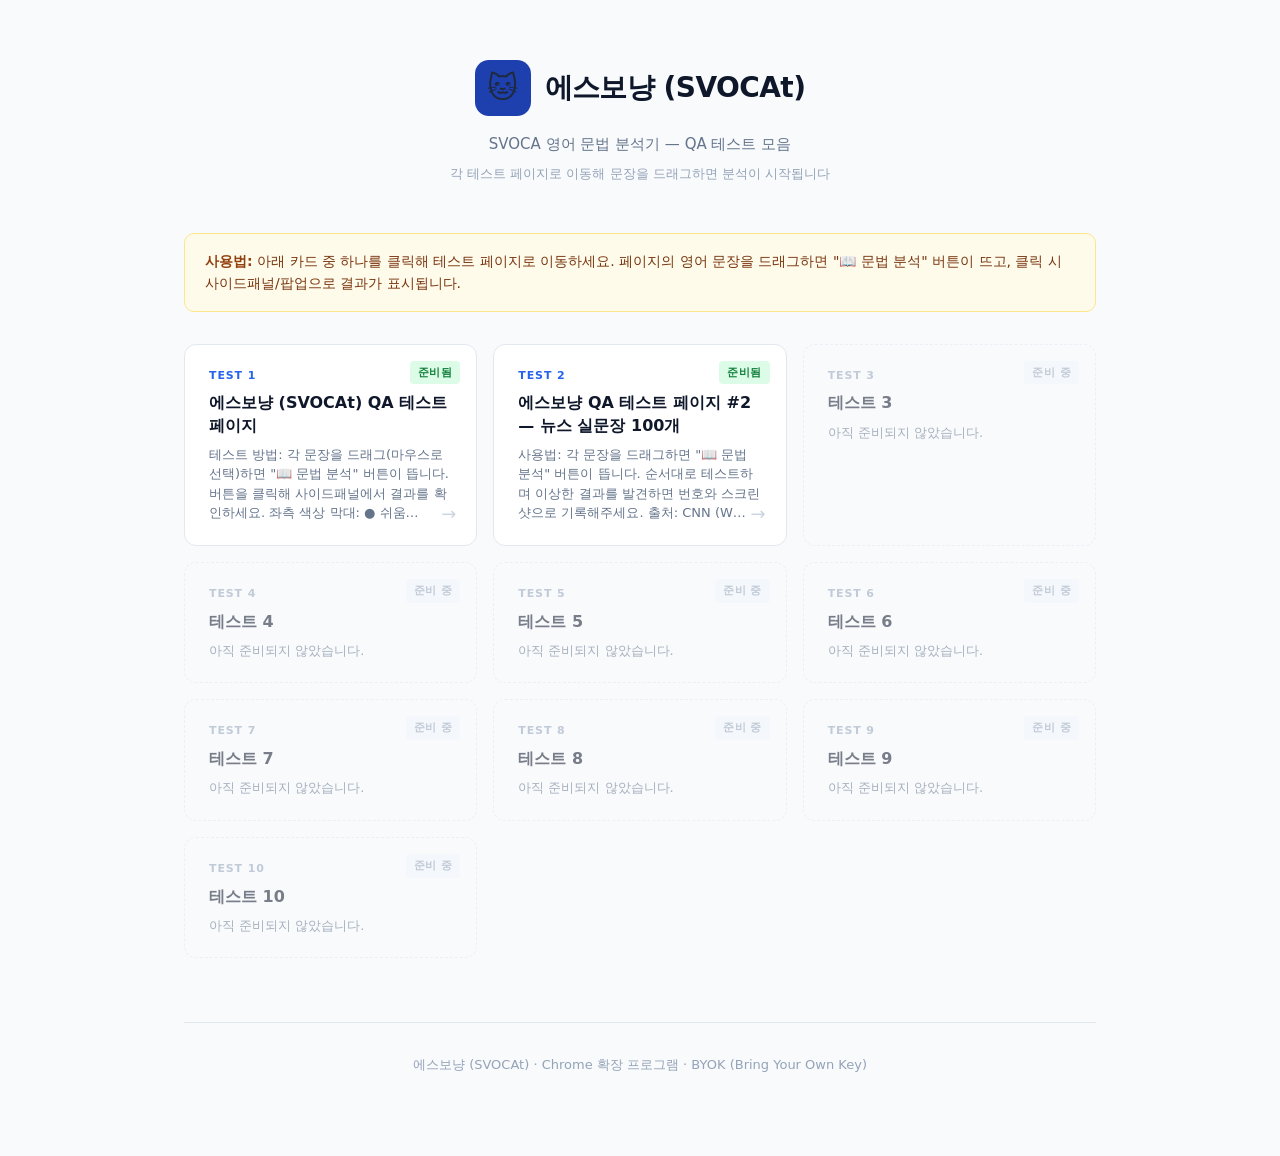
==== docs/test/index.html @ 8d598b13 "v2.1.0: 에스보냥 (SVOCAt) — provider 추상화, 온보딩, 프롬프트 정확도 개선 주요 변경: - 리브랜딩: ET Grammar → 에스보냥 (SVOCAt), 고양" ====
<!DOCTYPE html>
<html lang="ko">
<head>
  <meta charset="UTF-8">
  <meta name="viewport" content="width=device-width, initial-scale=1.0">
  <title>에스보냥 (SVOCAt) — QA 테스트 모음</title>
  <style>
    *, *::before, *::after { box-sizing: border-box; margin: 0; padding: 0; }

    body {
      font-family: 'Segoe UI', system-ui, -apple-system, sans-serif;
      color: #1e293b;
      background: #f8fafc;
      min-height: 100vh;
      line-height: 1.6;
    }

    .container {
      max-width: 960px;
      margin: 0 auto;
      padding: 60px 24px 80px;
    }

    /* ── 헤더 ── */
    header {
      text-align: center;
      margin-bottom: 48px;
    }
    .logo-row {
      display: inline-flex;
      align-items: center;
      gap: 14px;
      margin-bottom: 16px;
    }
    .logo {
      width: 56px; height: 56px;
      background: #1e40af;
      border-radius: 14px;
      display: flex; align-items: center; justify-content: center;
      font-size: 30px;
    }
    h1 {
      font-size: 28px;
      font-weight: 800;
      color: #0f172a;
      letter-spacing: -0.02em;
    }
    .tagline {
      color: #64748b;
      font-size: 15px;
      margin-bottom: 8px;
    }
    .meta {
      font-size: 13px;
      color: #94a3b8;
    }

    /* ── 가이드 ── */
    .guide {
      background: #fffbeb;
      border: 1px solid #fde68a;
      border-radius: 10px;
      padding: 16px 20px;
      margin-bottom: 32px;
      font-size: 14px;
      color: #78350f;
    }
    .guide strong { color: #92400e; }

    /* ── 카드 그리드 ── */
    .grid {
      display: grid;
      grid-template-columns: repeat(auto-fill, minmax(280px, 1fr));
      gap: 16px;
    }

    .card {
      background: #fff;
      border: 1px solid #e2e8f0;
      border-radius: 12px;
      padding: 22px 24px;
      transition: transform 0.15s, box-shadow 0.15s, border-color 0.15s;
      position: relative;
      overflow: hidden;
      display: block;
      text-decoration: none;
      color: inherit;
    }
    .card.available {
      cursor: pointer;
    }
    .card.available:hover {
      transform: translateY(-2px);
      border-color: #2563eb;
      box-shadow: 0 8px 16px rgba(37, 99, 235, 0.08);
    }
    .card.unavailable {
      opacity: 0.55;
      background: #f8fafc;
      border-style: dashed;
    }
    .card-num {
      font-size: 11px;
      font-weight: 700;
      color: #94a3b8;
      letter-spacing: 0.08em;
      text-transform: uppercase;
      margin-bottom: 8px;
    }
    .card.available .card-num { color: #2563eb; }
    .card-title {
      font-size: 16px;
      font-weight: 700;
      color: #0f172a;
      line-height: 1.4;
      margin-bottom: 8px;
    }
    .card-desc {
      font-size: 13px;
      color: #64748b;
      line-height: 1.5;
    }
    .card-status {
      position: absolute;
      top: 16px;
      right: 16px;
      font-size: 11px;
      font-weight: 700;
      padding: 3px 8px;
      border-radius: 4px;
      letter-spacing: 0.04em;
    }
    .status-ready { background: #dcfce7; color: #15803d; }
    .status-soon  { background: #f1f5f9; color: #94a3b8; }
    .card-arrow {
      position: absolute;
      bottom: 16px;
      right: 20px;
      font-size: 18px;
      color: #cbd5e1;
      transition: color 0.15s, transform 0.15s;
    }
    .card.available:hover .card-arrow {
      color: #2563eb;
      transform: translateX(4px);
    }

    /* ── 로딩 ── */
    .loading {
      grid-column: 1 / -1;
      text-align: center;
      padding: 40px;
      color: #94a3b8;
      font-size: 14px;
    }

    /* ── 푸터 ── */
    footer {
      text-align: center;
      margin-top: 64px;
      padding-top: 32px;
      border-top: 1px solid #e2e8f0;
      font-size: 13px;
      color: #94a3b8;
    }
  </style>
</head>
<body>
  <div class="container">

    <header>
      <div class="logo-row">
        <div class="logo">🐱</div>
        <h1>에스보냥 (SVOCAt)</h1>
      </div>
      <p class="tagline">SVOCA 영어 문법 분석기 — QA 테스트 모음</p>
      <p class="meta">각 테스트 페이지로 이동해 문장을 드래그하면 분석이 시작됩니다</p>
    </header>

    <div class="guide">
      <strong>사용법:</strong> 아래 카드 중 하나를 클릭해 테스트 페이지로 이동하세요. 페이지의 영어 문장을 드래그하면 "📖 문법 분석" 버튼이 뜨고, 클릭 시 사이드패널/팝업으로 결과가 표시됩니다.
    </div>

    <div class="grid" id="grid">
      <div class="loading">테스트 페이지 확인 중…</div>
    </div>

    <footer>
      에스보냥 (SVOCAt) · Chrome 확장 프로그램 · BYOK (Bring Your Own Key)
    </footer>

  </div>

  <script>
    const TOTAL_TESTS = 10;

    async function fetchTestInfo(num) {
      try {
        const resp = await fetch(`test${num}.html`);
        if (!resp.ok) return null;
        const html = await resp.text();

        const h1Match    = html.match(/<h1[^>]*>([\s\S]*?)<\/h1>/i);
        const titleMatch = html.match(/<title>([^<]+)<\/title>/i);
        const introMatch = html.match(/<div class="intro"[^>]*>([\s\S]*?)<\/div>/i);

        let title = (h1Match?.[1] || titleMatch?.[1] || `테스트 ${num}`);
        title = title.replace(/<[^>]+>/g, '').replace(/\s+/g, ' ').trim();

        let desc = '';
        if (introMatch) {
          desc = introMatch[1].replace(/<[^>]+>/g, ' ').replace(/\s+/g, ' ').trim();
          if (desc.length > 90) desc = desc.slice(0, 90) + '…';
        }

        return { title, desc };
      } catch {
        return null;
      }
    }

    function escapeHtml(s) {
      return String(s).replace(/[&<>"']/g, c => ({
        '&': '&amp;', '<': '&lt;', '>': '&gt;', '"': '&quot;', "'": '&#39;'
      }[c]));
    }

    function renderCard(num, info) {
      const isAvail = !!info;
      const card = document.createElement(isAvail ? 'a' : 'div');
      card.className = isAvail ? 'card available' : 'card unavailable';
      if (isAvail) card.href = `test${num}.html`;

      card.innerHTML = `
        <div class="card-num">Test ${num}</div>
        <div class="card-title">${isAvail ? escapeHtml(info.title) : `테스트 ${num}`}</div>
        <div class="card-desc">${isAvail && info.desc ? escapeHtml(info.desc) : '아직 준비되지 않았습니다.'}</div>
        <span class="card-status ${isAvail ? 'status-ready' : 'status-soon'}">${isAvail ? '준비됨' : '준비 중'}</span>
        ${isAvail ? '<span class="card-arrow">→</span>' : ''}
      `;
      return card;
    }

    async function loadTests() {
      const grid = document.getElementById('grid');
      const promises = [];
      for (let i = 1; i <= TOTAL_TESTS; i++) promises.push(fetchTestInfo(i));
      const results = await Promise.all(promises);

      grid.innerHTML = '';
      results.forEach((info, idx) => {
        grid.appendChild(renderCard(idx + 1, info));
      });
    }

    loadTests();
  </script>
</body>
</html>
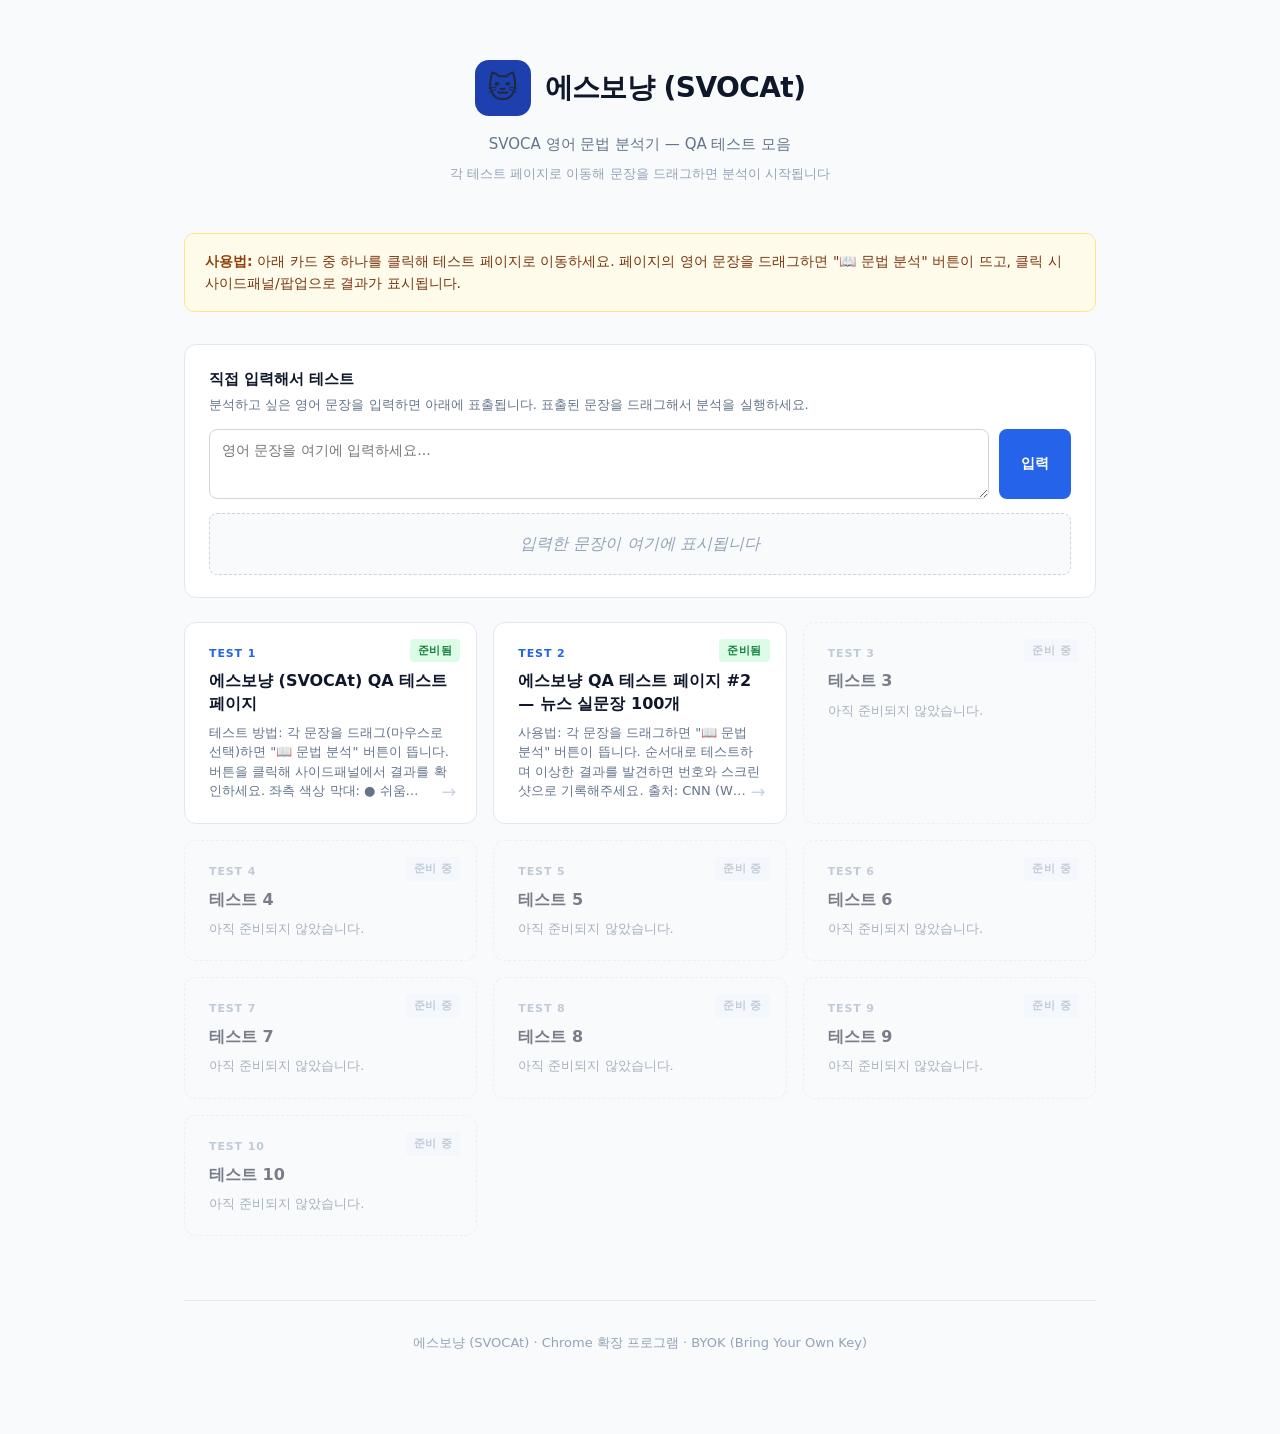
==== commit d64b4628: "UX/프롬프트 개선: 버튼 클릭 시 선택 해제, 정확도 향상 - content.js: 분석/설정 버튼 클릭 후 선택 영역 해제 (mouseup 재팝업 방지) - gemini.js:" ====
--- a/docs/test/index.html
+++ b/docs/test/index.html
@@ -66,6 +66,75 @@
       color: #78350f;
     }
     .guide strong { color: #92400e; }
+
+    /* ── 자유 입력 섹션 ── */
+    .input-section {
+      background: #fff;
+      border: 1px solid #e2e8f0;
+      border-radius: 12px;
+      padding: 22px 24px;
+      margin-bottom: 24px;
+    }
+    .input-section h2 {
+      font-size: 15px;
+      font-weight: 700;
+      color: #0f172a;
+      margin-bottom: 4px;
+    }
+    .input-section .sub {
+      font-size: 13px;
+      color: #64748b;
+      margin-bottom: 14px;
+    }
+    .input-row {
+      display: flex;
+      gap: 10px;
+      align-items: stretch;
+    }
+    #user-input {
+      flex: 1;
+      min-height: 70px;
+      padding: 10px 12px;
+      border: 1.5px solid #d1d5db;
+      border-radius: 8px;
+      font-size: 14px;
+      line-height: 1.5;
+      font-family: inherit;
+      resize: vertical;
+      outline: none;
+      transition: border-color 0.15s;
+    }
+    #user-input:focus { border-color: #2563eb; }
+    .btn-input {
+      padding: 0 22px;
+      background: #2563eb;
+      color: #fff;
+      border: none;
+      border-radius: 8px;
+      font-size: 14px;
+      font-weight: 700;
+      cursor: pointer;
+      transition: background 0.15s;
+      flex-shrink: 0;
+    }
+    .btn-input:hover { background: #1d4ed8; }
+    .display-box {
+      margin-top: 14px;
+      padding: 16px 20px;
+      background: #f8fafc;
+      border: 1.5px dashed #cbd5e1;
+      border-radius: 8px;
+      font-size: 16px;
+      color: #0f172a;
+      line-height: 1.7;
+      min-height: 60px;
+      word-break: break-word;
+    }
+    .display-box.empty {
+      color: #94a3b8;
+      font-style: italic;
+      text-align: center;
+    }
 
     /* ── 카드 그리드 ── */
     .grid {
@@ -181,6 +250,17 @@
       <strong>사용법:</strong> 아래 카드 중 하나를 클릭해 테스트 페이지로 이동하세요. 페이지의 영어 문장을 드래그하면 "📖 문법 분석" 버튼이 뜨고, 클릭 시 사이드패널/팝업으로 결과가 표시됩니다.
     </div>
 
+    <!-- ── 자유 입력 ── -->
+    <section class="input-section">
+      <h2>직접 입력해서 테스트</h2>
+      <p class="sub">분석하고 싶은 영어 문장을 입력하면 아래에 표출됩니다. 표출된 문장을 드래그해서 분석을 실행하세요.</p>
+      <div class="input-row">
+        <textarea id="user-input" placeholder="영어 문장을 여기에 입력하세요..." spellcheck="false"></textarea>
+        <button id="input-btn" class="btn-input">입력</button>
+      </div>
+      <div id="display-box" class="display-box empty">입력한 문장이 여기에 표시됩니다</div>
+    </section>
+
     <div class="grid" id="grid">
       <div class="loading">테스트 페이지 확인 중…</div>
     </div>
@@ -254,6 +334,29 @@
     }
 
     loadTests();
+
+    // ── 자유 입력 핸들러 ──
+    const userInput  = document.getElementById('user-input');
+    const inputBtn   = document.getElementById('input-btn');
+    const displayBox = document.getElementById('display-box');
+
+    function applyInput() {
+      const text = userInput.value.trim();
+      if (!text) {
+        displayBox.classList.add('empty');
+        displayBox.textContent = '입력한 문장이 여기에 표시됩니다';
+        return;
+      }
+      displayBox.classList.remove('empty');
+      displayBox.textContent = text;
+    }
+    inputBtn.addEventListener('click', applyInput);
+    userInput.addEventListener('keydown', (e) => {
+      if (e.key === 'Enter' && (e.ctrlKey || e.metaKey)) {
+        e.preventDefault();
+        applyInput();
+      }
+    });
   </script>
 </body>
 </html>
